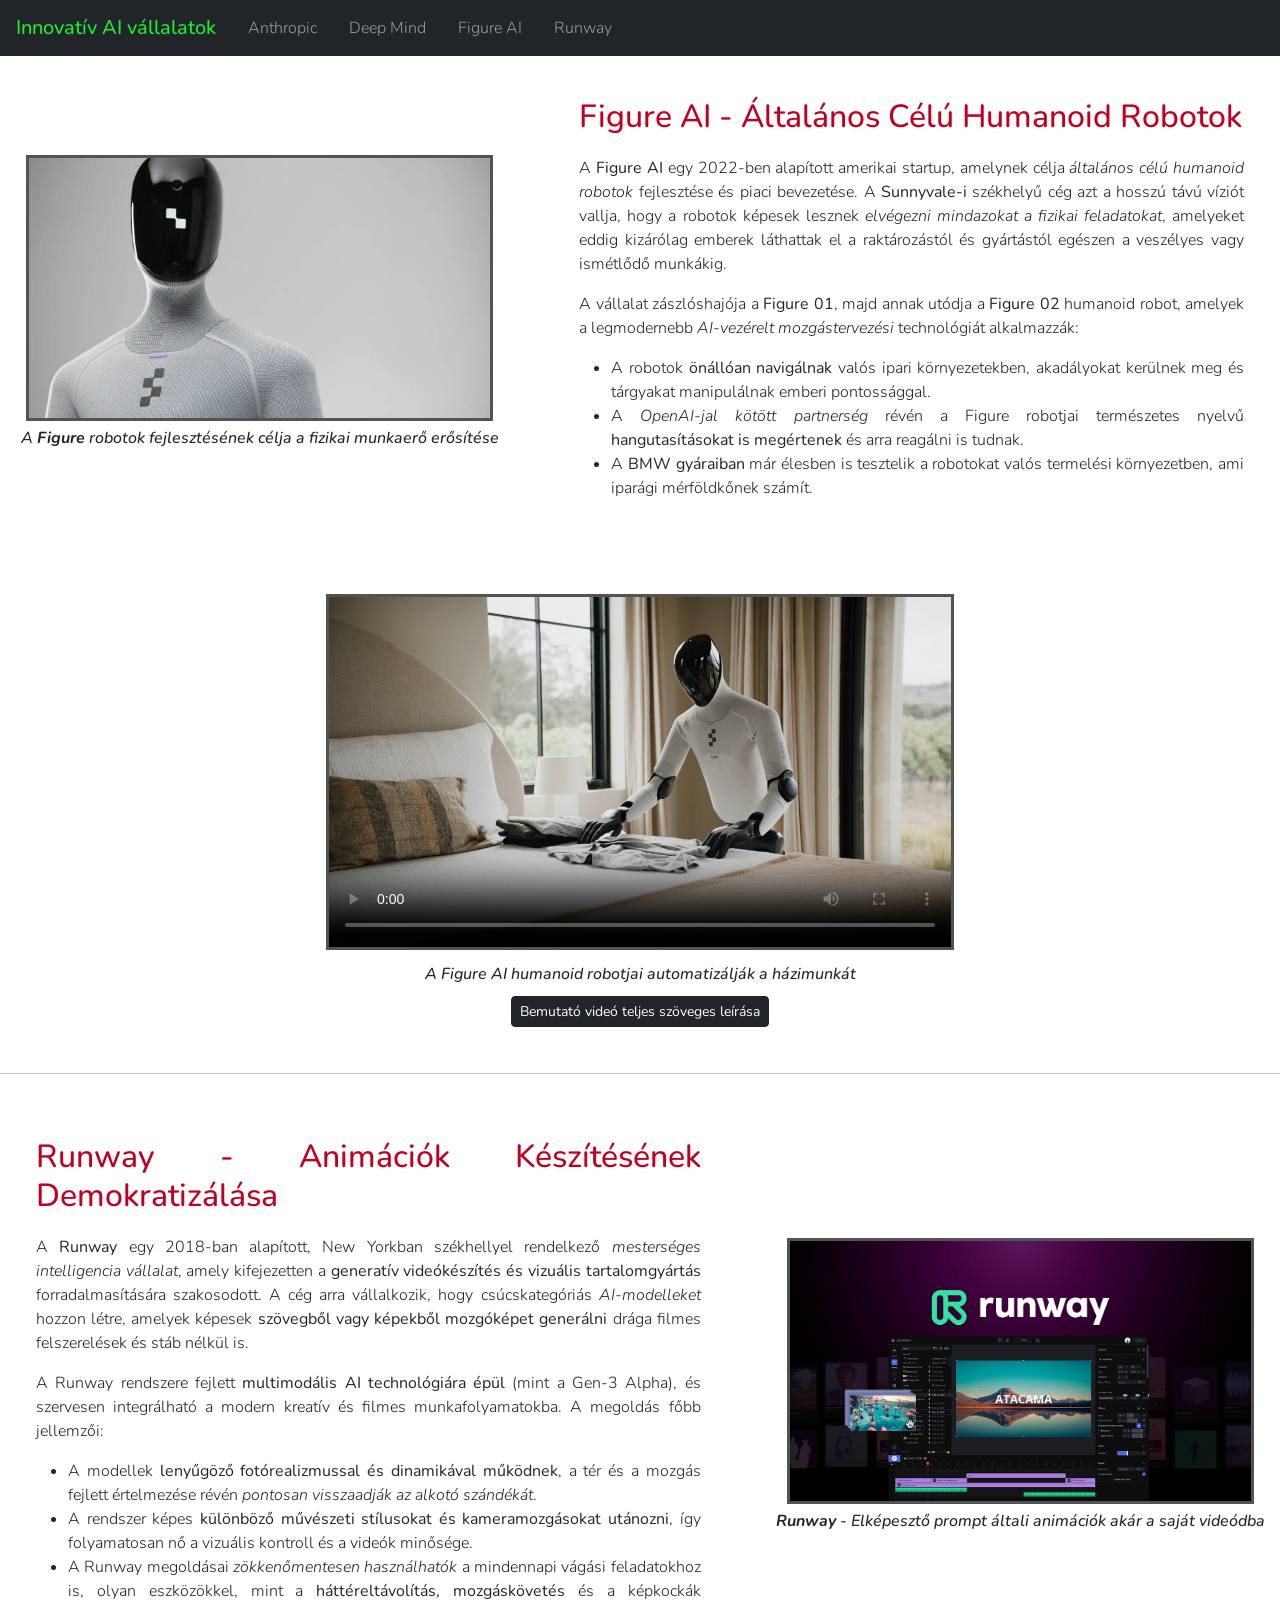
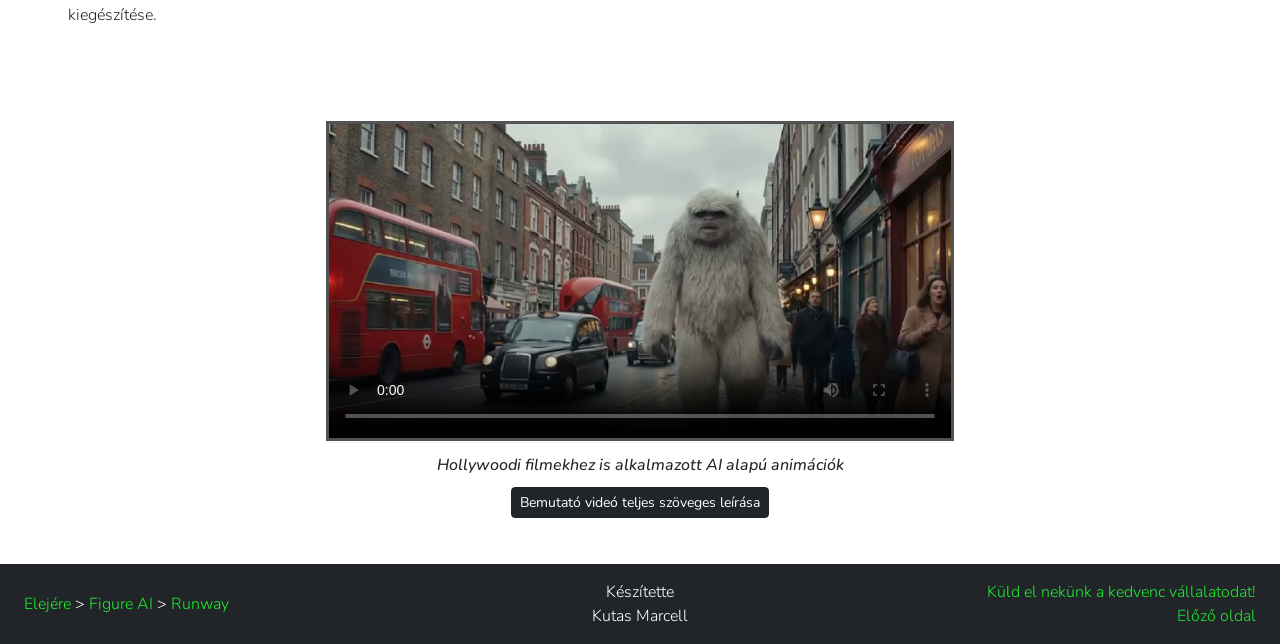
==== page2.html @ e7651c7d "Initial commit" ====
<!doctype html>
<html lang="en">

<head>
    <meta charset="utf-8">
    <meta name="viewport" content="width=device-width, initial-scale=1">
    <title>Innovatív AI vállalatok - 2.oldal</title>
    <link href="https://cdn.jsdelivr.net/npm/bootstrap@5.3.8/dist/css/bootstrap.min.css" rel="stylesheet"
        integrity="sha384-sRIl4kxILFvY47J16cr9ZwB07vP4J8+LH7qKQnuqkuIAvNWLzeN8tE5YBujZqJLB" crossorigin="anonymous">
    <link rel="stylesheet" href="stiluslapok/style.css">
    <link rel="preconnect" href="https://fonts.googleapis.com">
    <link rel="preconnect" href="https://fonts.gstatic.com" crossorigin>
    <link
        href="https://fonts.googleapis.com/css2?family=Arimo:ital,wght@0,400..700;1,400..700&family=Kalam:wght@300;400;700&family=Nunito:ital,wght@0,200..1000;1,200..1000&display=swap"
        rel="stylesheet">
</head>

<body>
    <nav class="navbar navbar-dark bg-dark navbar-expand-md px-3 fixed-top">
        <a href="index.html" class="navbar-brand">Innovatív AI vállalatok</a>

        <button class="navbar-toggler" type="button" data-bs-toggle="collapse" data-bs-target="#navbarLinks"
            aria-controls="navbarLinks" aria-expanded="false" aria-label="Toggle navigation">
            <span class="navbar-toggler-icon"></span>
        </button>

        <div id="navbarLinks" class="collapse navbar-collapse">
            <ul class="navbar-nav">
                <li class="nav-item px-md-2">
                    <a href="index.html#anthropic" class="nav-link">Anthropic</a>
                </li>
                <li class="nav-item px-md-2">
                    <a href="index.html#deepmind" class="nav-link">Deep Mind</a>
                </li>
                <li class="nav-item px-md-2">

                    <a href="#" class="nav-link">Figure AI</a>
                </li>
                <li class="nav-item px-md-2">

                    <a href="#runway" class="nav-link">Runway</a>
                </li>
            </ul>
        </div>
    </nav>

    <section class="container-fluid px-0" id="figure">
        <div class="row align-items-center">
            <figure class="col-lg-5 order-2 order-lg-1 py-4 py-lg-0">
                <img src="media/figure_picture.jpg" alt="figure" class="img-fluid">
                <figcaption><i>A <strong>Figure</strong> robotok fejlesztésének célja a fizikai munkaerő erősítése</i></figcaption>
            </figure>
            <div class="col-lg-7 px-5 p-lg-5 order-1 order-lg-2">
                <h2 class="pt-4 py-lg-0">Figure AI <span class="d-none d-md-inline"> - Általános Célú Humanoid Robotok</span></h2>
                <p>
                    A <strong>Figure AI</strong> egy 2022-ben alapított amerikai startup, amelynek célja
                    <em>általános célú humanoid robotok</em> fejlesztése és piaci bevezetése. A
                    <strong>Sunnyvale-i</strong> székhelyű cég azt a hosszú távú víziót vallja, hogy a robotok
                    képesek lesznek <em>elvégezni mindazokat a fizikai feladatokat</em>, amelyeket eddig kizárólag
                    emberek láthattak el a raktározástól és gyártástól egészen a veszélyes vagy ismétlődő
                    munkákig.
                </p>

                <div class="d-none d-lg-inline-block">
                    <p>
                        A vállalat zászlóshajója a <strong>Figure 01</strong>, majd annak utódja a <strong>Figure
                            02</strong>
                        humanoid robot, amelyek a legmodernebb <em>AI-vezérelt mozgástervezési</em> technológiát
                        alkalmazzák:
                    </p>

                    <ul>
                        <li>A robotok <strong>önállóan navigálnak</strong> valós ipari környezetekben, akadályokat
                            kerülnek meg
                            és tárgyakat manipulálnak emberi pontossággal.</li>
                        <li>A <em>OpenAI-jal kötött partnerség</em> révén a Figure robotjai természetes nyelvű
                            <strong>hangutasításokat is megértenek</strong> és arra reagálni is tudnak.
                        </li>
                        <li>A <strong>BMW gyáraiban</strong> már élesben is tesztelik a robotokat valós termelési
                            környezetben, ami iparági mérföldkőnek számít.</li>
                    </ul>
                </div>
            </div>
            <div class="px-5 order-3 d-lg-none">
                <p>
                    A vállalat zászlóshajója a <strong>Figure 01</strong>, majd annak utódja a <strong>Figure
                        02</strong>
                    humanoid robot, amelyek a legmodernebb <em>AI-vezérelt mozgástervezési</em> technológiát
                    alkalmazzák:
                </p>

                <ul>
                    <li>A robotok <strong>önállóan navigálnak</strong> valós ipari környezetekben, akadályokat
                        kerülnek meg
                        és tárgyakat manipulálnak emberi pontossággal.</li>
                    <li>A <em>OpenAI-jal kötött partnerség</em> révén a Figure robotjai természetes nyelvű
                        <strong>hangutasításokat is megértenek</strong> és arra reagálni is tudnak.
                    </li>
                    <li>A <strong>BMW gyáraiban</strong> már élesben is tesztelik a robotokat valós termelési
                        környezetben, ami iparági mérföldkőnek számít.</li>
                </ul>

                <p>
                    A Figure AI óriási befektetői érdeklődést vonzott: a cég finanszírozói között megtalálható a
                    <strong>Microsoft, az NVIDIA, a Jeff Bezos által vezetett Bezos Expeditions</strong> és több
                    vezető kockázati tőkealap is. A vállalat azt tervezi, hogy a <em>humanoid robotok
                        sorozatgyártásával</em> megoldja a globális munkaerőhiány problémáját.
                </p>
            </div>
        </div>
        <div class="row text-center" id="figure-vid">
            <div class="col-1 col-lg-3"></div>
            <figure class="col-10 col-lg-6">
                <video src="media/figure_video.mp4" controls poster="media/figure-poster.jpg"></video>
                <figcaption><i>A Figure AI humanoid robotjai automatizálják a házimunkát</i></figcaption>
            </figure>

            <div class="container">

                <details>
                    <summary class="btn btn-sm btn-dark text-start mb-3">
                        Bemutató videó teljes szöveges leírása
                    </summary>
                    <div class="row">
                        <div class="col-2"></div>
                        <div class="col-8 border border-2 border-dark rounded p-5 accessibility">
                            <p><strong>[Vizuális esemény]</strong> Egy csillogó, fémből készült, emberszabású robot
                                (Figure 01) áll egy fekete pult mögött. A pulton tőle jobbra egy fém edényszárító
                                kosár, egy fém termosz, egy fekete pohár és egy fekete tányér található. A pult
                                túloldalán egy fekete inges férfi áll, szemben a robottal.</p>

                            <p><strong>Robot (fémes, de emberszerű hangon):</strong> "A pulton lévő edények, mint
                                például az a tányér és pohár, valószínűleg az edényszárítóba fognak kerülni
                                legközelebb."</p>

                            <p><strong>Férfi:</strong> "Remek, be tudnád tenni őket?"</p>

                            <p><strong>[Vizuális esemény]</strong> A robot egy apró, bólintásszerű mozdulatot tesz a
                                fejével.</p>

                            <p><strong>Robot:</strong> "Természetesen."</p>

                            <p><strong>[Vizuális esemény]</strong> A robot jobb karja kinyúlik, ujjai precízen
                                megragadják a fekete poharat, felemeli, és finoman behelyezi az edényszárító
                                kosárba. Ezután a bal karjával a fekete tányér felé nyúl, megragadja a szélét,
                                felemeli, majd áthelyezi a jobb kezébe, és pontosan beilleszti az edényszárító egyik
                                nyílásába. A robot ezután visszatér az alapállásába, karjait maga mellett tartva.
                            </p>

                            <p><strong>[Vizuális esemény]</strong> A kameraállás megváltozik. Most oldalról látjuk a
                                férfit, aki a pultnak támaszkodva figyeli a robotot. A férfi kezében most egy piros
                                alma van.</p>

                            <p><strong>Férfi:</strong> "Rendben, szóval, mit gondolsz, hogyan teljesítettél?"</p>

                            <p><strong>[Vizuális esemény]</strong> A robot mozdulatlanul áll, a férfi felé fordulva.
                            </p>

                            <p><strong>Robot:</strong> "Azt hiszem, egész jól teljesítettem. Az alma megtalálta új
                                gazdáját, a szemét eltűnt, és az edények is pontosan oda kerültek, ahová valók."</p>

                            <p><strong>[Vizuális esemény]</strong> A férfi elégedetten bólint.</p>

                            <p><strong>Férfi:</strong> "Egyetértek. Köszönöm, Figure 1."</p>

                            <p><strong>[Vizuális esemény]</strong> A robot karjait enyhén széttárja egy udvarias,
                                fogadó gesztussal.</p>

                            <p><strong>Robot:</strong> "Szívesen. Ha bármi másra szükséged lenne..."</p>

                            <p><strong>[Vizuális esemény]</strong> A férfi beleharap az almába, és elsétál. A videó
                                véget ér.</p>
                        </div>
                        <div class="col-2"></div>
                    </div>

                </details>
            </div>
            <div class="col-1 col-lg-3"></div>
        </div>
    </section>

    <hr>

    <section class="container-fluid px-0" id="runway">
        <div class="row align-items-center">
            <figure class="col-lg-5 order-2 py-4 py-lg-0">
                <img src="media/runway_picture.png" alt="deepmind" class="img-fluid">
                <figcaption><i><strong>Runway</strong> - Elképesztő prompt általi animációk akár a saját videódba</i></figcaption>
            </figure>
            <div class="col-lg-7 px-5 p-lg-5 order-1">
                <h2>Runway<span class="d-none d-lg-inline"> - Animációk Készítésének Demokratizálása</span></h2>
                <p>
                    A <strong>Runway</strong> egy 2018-ban alapított, New Yorkban székhellyel rendelkező
                    <em>mesterséges intelligencia vállalat</em>, amely kifejezetten a <strong>generatív
                        videókészítés
                        és vizuális tartalomgyártás</strong> forradalmasítására szakosodott. A cég arra vállalkozik,
                    hogy csúcskategóriás
                    <em>AI-modelleket</em> hozzon létre, amelyek képesek <strong>szövegből vagy képekből mozgóképet
                        generálni</strong> drága filmes felszerelések és stáb nélkül is.
                </p>

                <p>
                    A Runway rendszere fejlett <strong>multimodális AI technológiára épül</strong> (mint a Gen-3
                    Alpha), és szervesen integrálható
                    a modern kreatív és filmes munkafolyamatokba. A megoldás főbb jellemzői:
                </p>

                <ul>
                    <li>A modellek <strong>lenyűgöző fotórealizmussal és dinamikával működnek</strong>, a tér és a
                        mozgás
                        fejlett értelmezése révén <em>pontosan visszaadják az alkotó szándékát</em>.</li>
                    <li>A rendszer képes <strong>különböző művészeti stílusokat és kameramozgásokat
                            utánozni</strong>, így folyamatosan
                        nő a vizuális kontroll és a videók minősége.</li>
                    <li>A Runway megoldásai <em>zökkenőmentesen használhatók</em> a mindennapi vágási feladatokhoz
                        is, olyan
                        eszközökkel, mint a <strong>háttéreltávolítás, mozgáskövetés</strong> és a képkockák
                        kiegészítése.</li>
                </ul>
            </div>
            <div class="order-3 px-5 d-lg-none">
                <p>
                    A Runway felhasználói között számos <strong>vezető hollywoodi stúdió</strong> szerepel, és a
                    platform technológiáját <em>Oscar-díjas filmek vizuális effektjeinél</em> is alkalmazták már. A
                    cég célja, hogy a <strong>videós tartalomgyártás teljes egészét
                        demokratizálja</strong> az AI segítségével, korlátlan kreatív szabadságot adva és
                    drasztikusan felgyorsítva a
                    munkafolyamatokat.
                </p>
            </div>
        </div>

        <div class="row text-center" id="runway-vid">
            <div class="col-1 col-lg-3"></div>
            <figure class="col-10 col-lg-6">
                <video src="media/runway_video.mp4" controls poster="media/runway_vidpict.png"></video>
                <figcaption><em>Hollywoodi filmekhez is alkalmazott AI alapú animációk</em></figcaption>
            </figure>

            <div class="container">

                <details>
                    <summary class="btn btn-sm btn-dark text-start mb-3">
                        Bemutató videó teljes szöveges leírása
                    </summary>
                    <div class="row">
                        <div class="col-2"></div>
                        <div class="col-8 border border-2 border-dark rounded p-5 accessibility">
                            <p><strong>[Vizuális esemény]</strong> Egy fiatal férfi sétál a szabadban egy modern
                                épületekkel körülvett parkban. Egy színes, csíkos oszlopokból álló, sátorszerű
                                absztrakt szoborhoz ér, és a kezében lévő okostelefon kameráját ráirányítja. A
                                telefon képernyőjén a "Project Astra" alkalmazás fut, amely valós időben elemzi a
                                kameraképet.</p>

                            <p><strong>Férfi:</strong> "Mit tudsz nekem mondani erről a szoborról?"</p>

                            <p><strong>[Vizuális esemény]</strong> A telefon képernyőjén megjelenik a válasz
                                szöveges formában is, miközben az AI hangja beszél.</p>

                            <p><strong>AI hang (női):</strong> "A szobor, amit látsz, Eva Rothschild 'My World and
                                Your World' (Az én világom és a te világod) című alkotása, amely a londoni Lewis
                                Cubitt Parkban található."</p>

                            <p><strong>[Vizuális esemény]</strong> A férfi besétál a szobor alá, és felfelé néz. A
                                kamera is felfelé mutat, láttatva az eget és az egymást keresztező színes
                                oszlopokat.</p>

                            <p><strong>Férfi:</strong> "Milyen témákat dolgoz fel a munkássága?"</p>

                            <p><strong>[Vizuális esemény]</strong> A férfi kisétál a szobor alól, miközben a
                                telefont továbbra is a kezében tartja.</p>

                            <p><strong>AI hang:</strong> "Absztrakt szobrokat készít, amelyek arra invitálják a
                                nézőket, hogy interakcióba lépjenek a környezetükkel, és új módokon értelmezzék
                                azt."</p>

                            <p><strong>[Vizuális esemény]</strong> A képernyő elsötétül, és egy sötétkék hátterű,
                                világító vonalakat ábrázoló animáció jelenik meg a "multilingual" (többnyelvű)
                                felirattal. A jelenet egy nyüzsgő, piros lampionokkal díszített utcára (Chinatown)
                                vált. A férfi most egy nő és egy másik férfi társaságában áll. A nő tartja a
                                telefont.</p>

                            <p><strong>Nő (franciául):</strong> "Est-ce que tu peux me dire quelque chose
                                d'intéressant pour toutes ces lanternes ?" <em>(Képernyőn lévő angol felirat: Tudnál
                                    valami érdekeset mondani ezekről a lampionokról?)</em></p>

                            <p><strong>AI hang (franciául):</strong> "Bien sûr, je peux vous parler des lanternes."
                                <em>(Képernyőn lévő angol felirat: Természetesen, tudok mesélni a
                                    lampionokról.)</em>
                            </p>

                            <p><strong>[Vizuális esemény]</strong> A telefon képernyője egy díszes, tradicionális
                                ázsiai kaput mutat a lampionok alatt.</p>

                            <p><strong>AI hang (franciául):</strong> "Les lanternes que vous voyez font partie de la
                                porte d'entrée de Chinatown à Londres." <em>(Képernyőn lévő angol felirat: A
                                    lampionok, amiket láttok, a londoni kínai negyed bejáratát jelentő kapu
                                    részei.)</em></p>

                            <p><strong>[Vizuális esemény]</strong> A telefont most a harmadik személy, egy férfi
                                veszi át.</p>

                            <p><strong>Második férfi (tamil nyelven):</strong> "Itha pathi vera ethavathu solla
                                mudiyuma?" <em>(Képernyőn lévő angol felirat: Tudsz mondani erről valami mást
                                    is?)</em></p>

                            <p><strong>[Vizuális esemény]</strong> A telefon kamerája ismét a kapura fókuszál.</p>

                            <p><strong>AI hang (tamil nyelven):</strong> "Nichayamaga. Ithu London-il ulla Chinatown
                                nulaivayil." <em>(Képernyőn lévő angol felirat: Természetesen, ez a bejárat a
                                    londoni kínai negyedbe.)</em></p>

                            <p><strong>[Vizuális esemény]</strong> A három fiatal mosolyogva nézi a telefon
                                képernyőjét. A videó véget ér.</p>
                        </div>
                        <div class="col-1 col-lg-3"></div>
                    </div>

                </details>
            </div>
            <div class="col-3"></div>
        </div>
    </section>

    <footer class="container-fluid bg-dark mx-0 px-0">
        <div class="row align-items-center px-4">
            <div class="col-lg-4 col-6 text-white">
                <nav aria-label="breadcrumb">
                    <a href="#">Elejére</a> &gt; <a href="#figure">Figure AI</a> &gt; <a href="#runway">Runway</a>
                </nav>
            </div>
            <div class="col-4 d-none d-lg-inline-block  text-center text-white pt-3">
                <p>Készítette <br> Kutas Marcell</p>

            </div>
            <div class="col-lg-4 col-6 text-end">
                <a href="page3.html">Küld el nekünk a kedvenc vállalatodat!</a> <br>
                <a href="index.html">Előző oldal</a>
            </div>
        </div>
    </footer>

    <script src="https://cdn.jsdelivr.net/npm/bootstrap@5.3.8/dist/js/bootstrap.bundle.min.js"
        integrity="sha384-FKyoEForCGlyvwx9Hj09JcYn3nv7wiPVlz7YYwJrWVcXK/BmnVDxM+D2scQbITxI"
        crossorigin="anonymous"></script>
</body>

</html>
---- stiluslapok/style.css ----
@import url("page1.css");
@import url("page2.css");
@import url("nyomtat.css") print;

html{
    scroll-padding-top: 70px;
}

body {
    font-family: "Nunito", sans-serif;
    font-weight: 300;
    text-align: justify;
}

h2 {
    margin: 20px 0 20px 0;
    color: rgb(193, 0, 32);
}

h2:first-of-type {
    margin-top: 0;
}


section {
    margin-bottom: 30px;
}

figure {
    text-align: center;
    margin: 30px 0 10px 0;
}

img {
    width: 90%;
    border: 3px solid rgb(84, 83, 83);
}

video {
    width: 100%;
    margin-top: 15px;
    border: 3px solid rgb(84, 83, 83);
}

figcaption {
    margin-top: 5px;
    font-weight: 500;
}

.accessibility {
    background: #ffffff;
}


#navbarLinks a:hover {
    color: rgb(30, 236, 47);
}

.navbar-brand {
    font-weight: 500;
    color: rgb(30, 236, 47);
}

.intro-aside p {
    border-left: 2px solid rgb(40, 124, 241);
    margin-left: 10px;
    padding-left: 40px;
}

#runway-vid,
#figure-vid,
#deepmind-vid,
#anthropic-vid {
    margin-top: 0;
}

@media(min-width: 1210px) {
    #runway-vid
    #figure-vid,
    #deepmind-vid,
    #anthropic-vid {
        margin: 20px 0 20px 0;
    }
}

#content1 p {
    font-weight: 300;
    margin-bottom: 20px;
}

#form-container{
    padding: 100px 0 30px 0;
}


form button{
    margin-top: 15px;
}

footer a {
    text-decoration: none;
    color: rgb(30, 236, 47);
}

@media(min-width: 995px){
    section form{
    border-right: 1px solid gainsboro;
}

#form{
    padding-right: 50px;
}

video{
    margin-top: 30px;
}
}

@media(max-width: 570px) {
    figcaption {
        font-size: 1em;
    }
    footer {
        font-size: 0.7em;
    }
}

@media(max-width: 440px) {
    figcaption {

        font-size: 0.8em;
    }
    footer {
        font-size: 0.5em;
    }
}


@media(max-width: 380px) {
    figcaption {
        font-size: 0.6em;
    }
}
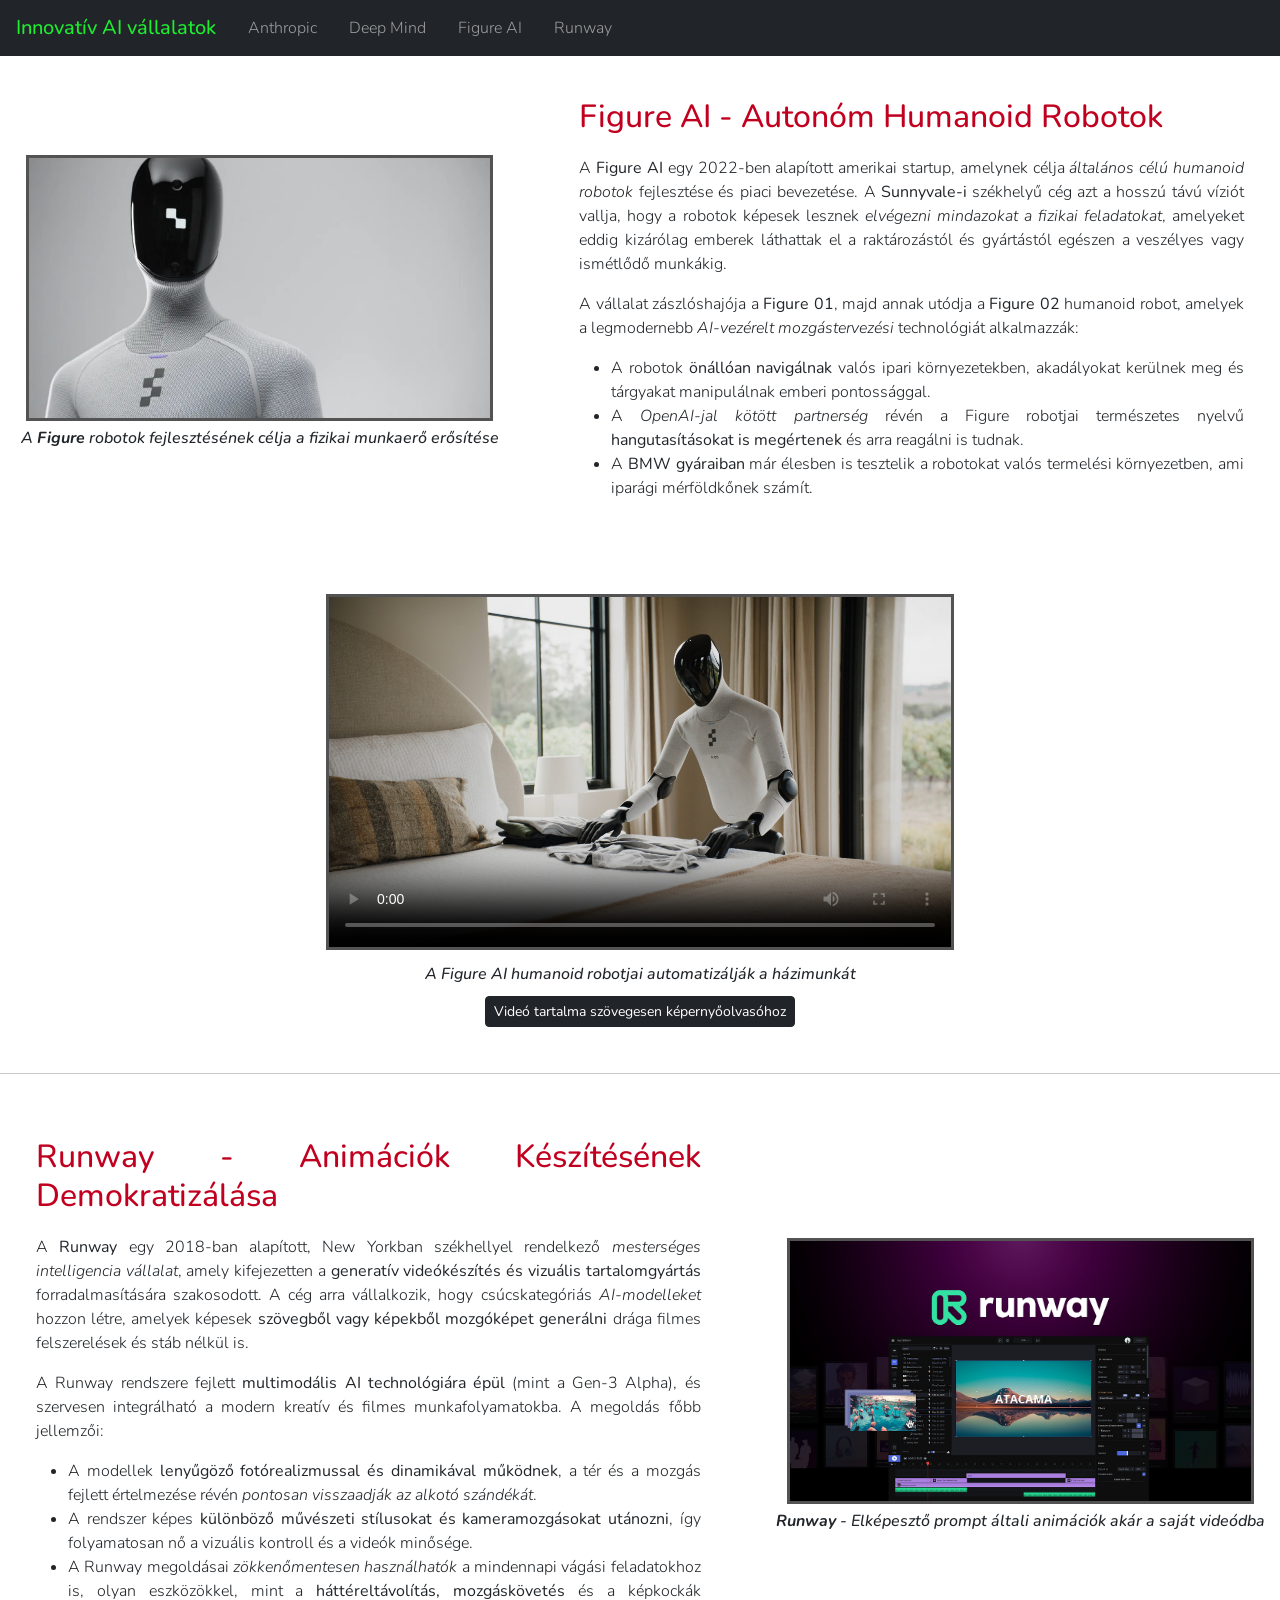
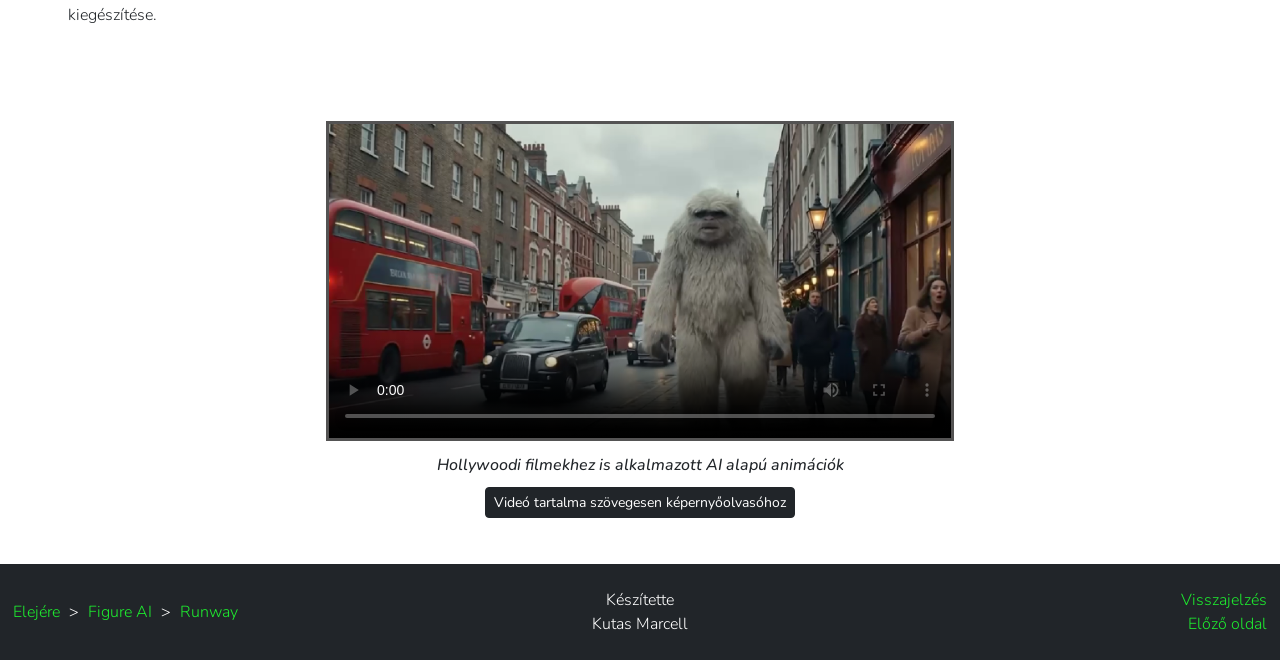
==== commit 7f5ecf18: "Fixed some of the design" ====
--- a/page2.html
+++ b/page2.html
@@ -51,7 +51,7 @@
                 <figcaption><i>A <strong>Figure</strong> robotok fejlesztésének célja a fizikai munkaerő erősítése</i></figcaption>
             </figure>
             <div class="col-lg-7 px-5 p-lg-5 order-1 order-lg-2">
-                <h2 class="pt-4 py-lg-0">Figure AI <span class="d-none d-md-inline"> - Általános Célú Humanoid Robotok</span></h2>
+                <h2 class="pt-4 py-lg-0">Figure AI <span class="d-none d-md-inline"> - Autonóm Humanoid Robotok</span></h2>
                 <p>
                     A <strong>Figure AI</strong> egy 2022-ben alapított amerikai startup, amelynek célja
                     <em>általános célú humanoid robotok</em> fejlesztése és piaci bevezetése. A
@@ -119,7 +119,7 @@
 
                 <details>
                     <summary class="btn btn-sm btn-dark text-start mb-3">
-                        Bemutató videó teljes szöveges leírása
+                        Videó tartalma szövegesen képernyőolvasóhoz
                     </summary>
                     <div class="row">
                         <div class="col-2"></div>
@@ -242,7 +242,7 @@
 
                 <details>
                     <summary class="btn btn-sm btn-dark text-start mb-3">
-                        Bemutató videó teljes szöveges leírása
+                        Videó tartalma szövegesen képernyőolvasóhoz
                     </summary>
                     <div class="row">
                         <div class="col-2"></div>
@@ -324,18 +324,19 @@
     </section>
 
     <footer class="container-fluid bg-dark mx-0 px-0">
-        <div class="row align-items-center px-4">
-            <div class="col-lg-4 col-6 text-white">
+        <div class="row align-items-center p-2">
+            <div class="d-none d-lg-inline-block col-lg-4 col-6 text-white">
                 <nav aria-label="breadcrumb">
                     <a href="#">Elejére</a> &gt; <a href="#figure">Figure AI</a> &gt; <a href="#runway">Runway</a>
                 </nav>
             </div>
+            <div class="d-inline-block d-lg-none col-lg-4 col-6"></div>
             <div class="col-4 d-none d-lg-inline-block  text-center text-white pt-3">
                 <p>Készítette <br> Kutas Marcell</p>
 
             </div>
             <div class="col-lg-4 col-6 text-end">
-                <a href="page3.html">Küld el nekünk a kedvenc vállalatodat!</a> <br>
+                <a href="page3.html">Visszajelzés</a> <br>
                 <a href="index.html">Előző oldal</a>
             </div>
         </div>
--- a/stiluslapok/style.css
+++ b/stiluslapok/style.css
@@ -100,6 +100,7 @@
 footer a {
     text-decoration: none;
     color: rgb(30, 236, 47);
+    padding: 5px;
 }
 
 @media(min-width: 995px){
@@ -121,8 +122,9 @@
         font-size: 1em;
     }
     footer {
-        font-size: 0.7em;
+        font-size: 1em;
     }
+
 }
 
 @media(max-width: 440px) {
@@ -131,7 +133,7 @@
         font-size: 0.8em;
     }
     footer {
-        font-size: 0.5em;
+        font-size: 0.8em;
     }
 }
 
